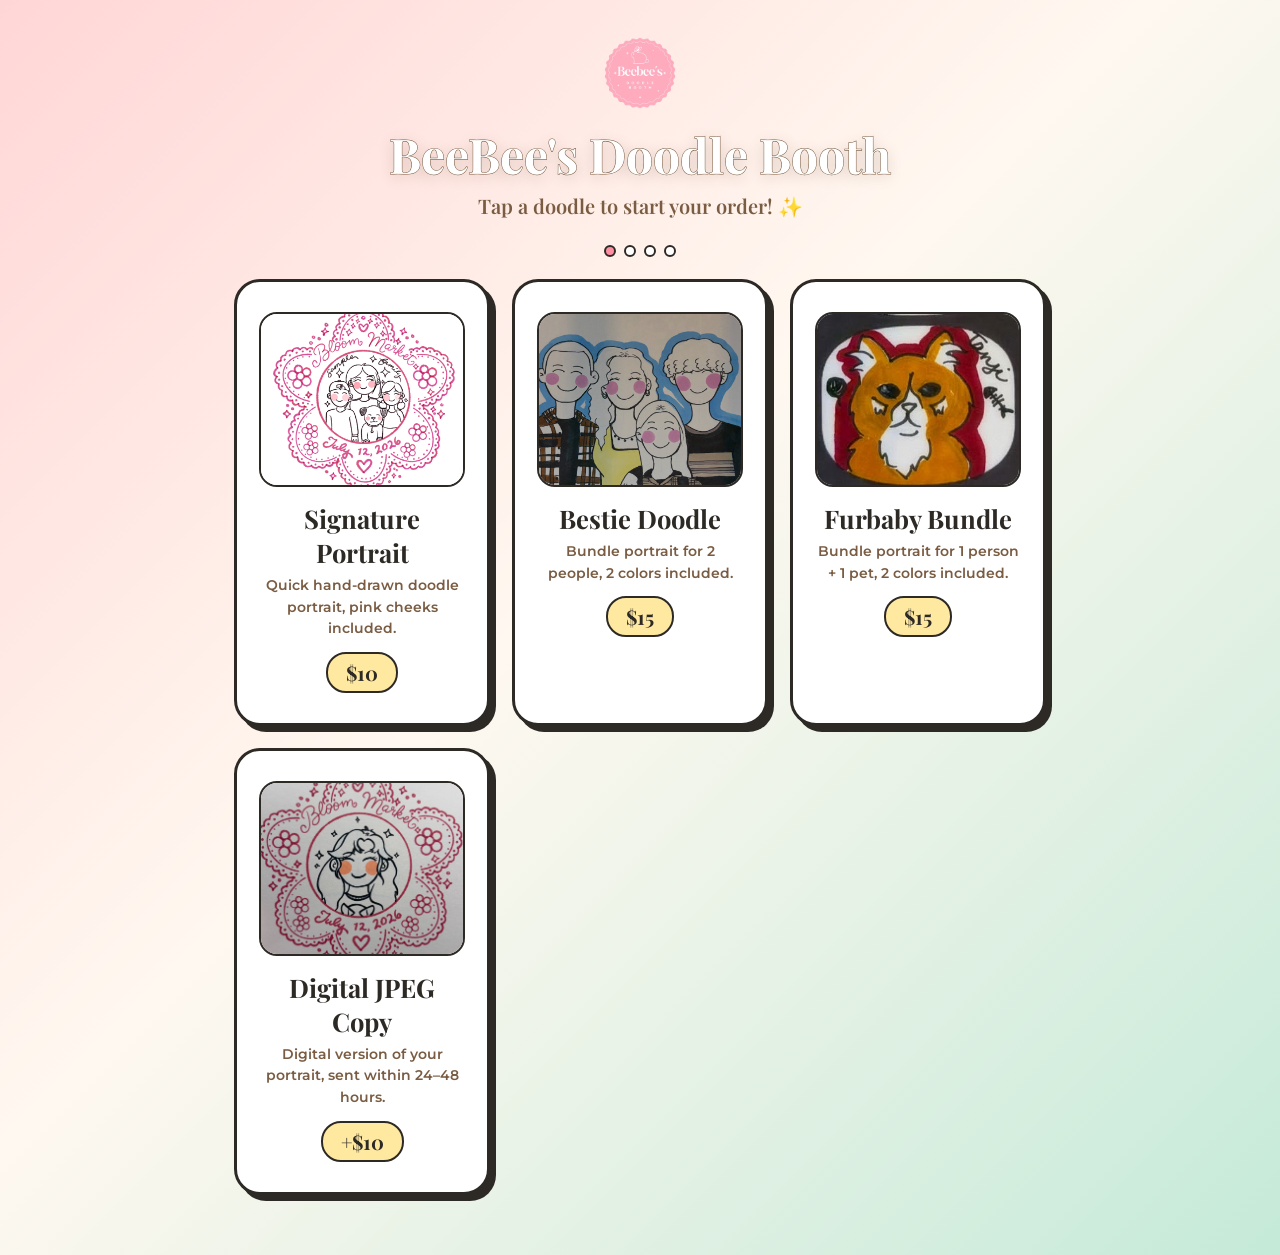
==== kiosk.html @ 7bcc83a6 "Add kiosk order page, Vercel config, and Google Sheets order backend Co-Authored-By: Claude Fable 5 " ====
<!DOCTYPE html>
<html lang="en">
<head>
<meta charset="UTF-8" />
<meta name="viewport" content="width=device-width, initial-scale=1.0" />
<title>Order Here — BeeBee's Doodle Booth</title>
<link rel="preconnect" href="https://fonts.googleapis.com">
<link rel="preconnect" href="https://fonts.gstatic.com" crossorigin>
<link href="https://fonts.googleapis.com/css2?family=Montserrat:wght@600&family=Playfair+Display:wght@700&display=swap" rel="stylesheet">
<style>
  :root {
    --cream: #FFF8F0;
    --blush: #FFD6D6;
    --mint: #C5EAD8;
    --lavender: #DDD0F5;
    --yellow: #FFE9A0;
    --peach: #FFB89A;
    --sky: #C2E4F7;
    --ink: #2D2A26;
    --brown: #7A5C42;
    --accent: #FF8FA3;
    --accent2: #A78BFA;
    --font-header: "Playfair Display", Georgia, "Times New Roman", serif;
    --font-text: "Montserrat", "Avenir Next", Avenir, "Helvetica Neue", Arial, sans-serif;
  }

  * { box-sizing: border-box; margin: 0; padding: 0; }

  body {
    font-family: var(--font-text);
    font-weight: 600;
    background: linear-gradient(135deg, var(--blush) 0%, var(--cream) 45%, var(--mint) 100%);
    color: var(--ink);
    min-height: 100vh;
    -webkit-user-select: none;
    user-select: none;
  }

  .kiosk-wrap {
    max-width: 860px;
    margin: 0 auto;
    padding: 28px 24px 60px;
    min-height: 100vh;
    display: flex;
    flex-direction: column;
  }

  .kiosk-head {
    text-align: center;
    margin-bottom: 26px;
  }
  .kiosk-logo {
    width: 90px;
    height: 90px;
    object-fit: contain;
  }
  .kiosk-title {
    font-family: var(--font-header);
    font-size: clamp(2rem, 5vw, 3rem);
    font-weight: 700;
    color: white;
    -webkit-text-stroke: 1px var(--brown);
    paint-order: stroke fill;
    text-shadow: 0 3px 14px rgba(122, 92, 66, 0.24);
  }
  .kiosk-sub {
    font-family: var(--font-header);
    font-size: 1.25rem;
    color: var(--brown);
    margin-top: 6px;
  }

  .screen { display: none; flex: 1; flex-direction: column; }
  .screen.active { display: flex; animation: fade-in 0.3s ease; }
  @keyframes fade-in { from { opacity: 0; transform: translateY(8px); } to { opacity: 1; transform: none; } }

  .big-grid {
    display: grid;
    grid-template-columns: repeat(auto-fit, minmax(240px, 1fr));
    gap: 22px;
  }
  .big-card {
    background: white;
    border: 3px solid var(--ink);
    border-radius: 26px;
    box-shadow: 6px 6px 0 var(--ink);
    padding: 30px 22px;
    text-align: center;
    cursor: pointer;
    transition: transform 0.15s, box-shadow 0.15s;
  }
  .big-card:active { transform: translate(3px, 3px); box-shadow: 3px 3px 0 var(--ink); }
  .big-card .emoji { font-size: 3.6rem; display: block; margin-bottom: 12px; }
  .big-card .art {
    width: 100%;
    height: 175px;
    object-fit: cover;
    object-position: center;
    border: 2.5px solid var(--ink);
    border-radius: 18px;
    display: block;
    margin-bottom: 14px;
    background: var(--cream);
  }
  .big-card .name { font-family: var(--font-header); font-size: 1.6rem; font-weight: 700; margin-bottom: 6px; }
  .big-card .desc { font-size: 0.9rem; color: var(--brown); line-height: 1.5; margin-bottom: 12px; }
  .big-card .price {
    display: inline-block;
    background: var(--yellow);
    border: 2px solid var(--ink);
    border-radius: 20px;
    padding: 5px 18px;
    font-family: var(--font-header);
    font-size: 1.25rem;
    font-weight: 700;
  }

  .panel {
    background: white;
    border: 3px solid var(--ink);
    border-radius: 26px;
    box-shadow: 6px 6px 0 var(--ink);
    padding: 30px 26px;
  }
  .panel h2 {
    font-family: var(--font-header);
    font-size: 1.9rem;
    margin-bottom: 20px;
  }
  .opt-label {
    font-family: var(--font-header);
    font-size: 1.25rem;
    font-weight: 700;
    display: block;
    margin: 18px 0 10px;
  }
  .kiosk-select, .kiosk-field {
    width: 100%;
    padding: 16px 18px;
    border: 3px solid var(--ink);
    border-radius: 16px;
    font-family: var(--font-text);
    font-size: 1.15rem;
    font-weight: 600;
    background: var(--cream);
  }
  textarea.kiosk-field { min-height: 110px; resize: none; }
  .kiosk-field { margin-bottom: 16px; }

  .btn-row { display: flex; gap: 14px; margin-top: 26px; flex-wrap: wrap; }
  .kiosk-btn {
    flex: 1;
    min-width: 180px;
    padding: 20px 26px;
    border-radius: 60px;
    font-family: var(--font-header);
    font-size: 1.45rem;
    font-weight: 700;
    cursor: pointer;
    border: 3px solid var(--ink);
    box-shadow: 5px 5px 0 var(--ink);
    transition: transform 0.15s, box-shadow 0.15s;
  }
  .kiosk-btn:active { transform: translate(3px, 3px); box-shadow: 2px 2px 0 var(--ink); }
  .kiosk-btn.primary { background: var(--accent); color: white; }
  .kiosk-btn.secondary { background: white; color: var(--ink); }
  .kiosk-btn:disabled { opacity: 0.55; }

  .order-list { margin-bottom: 8px; }
  .order-line {
    display: flex;
    justify-content: space-between;
    align-items: flex-start;
    gap: 14px;
    border-bottom: 2px dashed var(--lavender);
    padding: 12px 0;
  }
  .order-line .what { font-size: 1.05rem; line-height: 1.5; }
  .order-line .opts { font-size: 0.85rem; color: var(--brown); line-height: 1.5; }
  .order-line .amt { font-family: var(--font-header); font-size: 1.2rem; white-space: nowrap; }
  .order-line .drop {
    border: 0;
    background: transparent;
    color: var(--brown);
    font-size: 0.85rem;
    text-decoration: underline;
    cursor: pointer;
  }
  .order-total {
    display: flex;
    justify-content: space-between;
    font-family: var(--font-header);
    font-size: 1.7rem;
    font-weight: 700;
    padding-top: 14px;
  }

  .success-center { text-align: center; padding: 30px 10px; }
  .success-center .emoji { font-size: 4.5rem; display: block; margin-bottom: 12px; }
  .success-center h2 { font-family: var(--font-header); font-size: 2.3rem; margin-bottom: 18px; }
  .order-num {
    font-family: var(--font-header);
    font-size: 3.4rem;
    font-weight: 700;
    background: var(--yellow);
    border: 3px solid var(--ink);
    border-radius: 22px;
    box-shadow: 6px 6px 0 var(--ink);
    display: inline-block;
    padding: 14px 38px;
    margin-bottom: 22px;
    letter-spacing: 0.06em;
  }
  .success-center p { font-size: 1.1rem; color: var(--brown); line-height: 1.7; margin-bottom: 10px; }
  .reset-note { font-size: 0.9rem; color: var(--brown); opacity: 0.8; margin-top: 18px; }

  .step-dots { display: flex; gap: 8px; justify-content: center; margin-bottom: 22px; }
  .step-dot {
    width: 12px; height: 12px; border-radius: 50%;
    border: 2px solid var(--ink);
    background: white;
  }
  .step-dot.on { background: var(--accent); }
</style>
</head>
<body>

<div class="kiosk-wrap">
  <header class="kiosk-head">
    <img src="assets/beebee-logo.png" alt="BeeBee's Doodle Booth" class="kiosk-logo">
    <div class="kiosk-title">BeeBee's Doodle Booth</div>
    <div class="kiosk-sub" id="kioskSub">Tap a doodle to start your order! ✨</div>
  </header>

  <div class="step-dots" id="stepDots" aria-hidden="true">
    <span class="step-dot on"></span><span class="step-dot"></span><span class="step-dot"></span><span class="step-dot"></span>
  </div>

  <!-- Step 1: pick item -->
  <section class="screen active" id="screen-pick">
    <div class="big-grid" id="pickGrid"></div>
  </section>

  <!-- Step 2: options -->
  <section class="screen" id="screen-options">
    <div class="panel">
      <h2 id="optTitle">Options</h2>
      <div id="optFields"></div>
      <div class="btn-row">
        <button class="kiosk-btn secondary" onclick="goTo('pick')">← Back</button>
        <button class="kiosk-btn primary" onclick="addItem()">Add to Order 🛒</button>
      </div>
    </div>
  </section>

  <!-- Step 3: your info -->
  <section class="screen" id="screen-info">
    <div class="panel">
      <h2>Almost done! Who's this for?</h2>
      <div class="order-list" id="miniOrderList"></div>
      <div class="order-total"><span>Total</span><span id="miniTotal">$0</span></div>
      <span class="opt-label">Your name</span>
      <input class="kiosk-field" id="kName" type="text" autocomplete="off">
      <span class="opt-label">Phone or email (for pickup updates)</span>
      <input class="kiosk-field" id="kContact" type="text" autocomplete="off">
      <span class="opt-label">Notes — pet name, colors, details</span>
      <textarea class="kiosk-field" id="kNotes"></textarea>
      <div class="btn-row">
        <button class="kiosk-btn secondary" onclick="goTo('pick'); setSub('Add another doodle, or tap your order below ✨')">＋ Add Another</button>
        <button class="kiosk-btn primary" id="submitBtn" onclick="submitKioskOrder()">Place Order 🎨</button>
      </div>
    </div>
  </section>

  <!-- Step 4: success -->
  <section class="screen" id="screen-done">
    <div class="panel success-center">
      <span class="emoji">🎉</span>
      <h2>You're in the queue!</h2>
      <div class="order-num" id="kioskOrderNum">BB-0000</div>
      <p><strong>Show this number to BeeBee</strong> — she'll call it when your doodle is ready.</p>
      <p>🐾 Portrait orders: show or send your photo to <strong>beebeesdoodlebooth@gmail.com</strong></p>
      <div class="btn-row">
        <button class="kiosk-btn primary" onclick="resetKiosk()">Done — Next Customer 🐝</button>
      </div>
      <div class="reset-note" id="resetNote"></div>
    </div>
  </section>
</div>

<script>
// Google Apps Script web app URL — same endpoint as the main site.
const ORDER_ENDPOINT = '';

const products = [
  {
    id: 1,
    name: "Signature Portrait",
    price: "$10",
    desc: "Quick hand-drawn doodle portrait, pink cheeks included.",
    emoji: "🐶",
    img: "assets/SignaturePortraitCustom.JPG",
    options: [
      { label: "Frame Design", choices: ["Classic", "Bow", "Stars", "Wavy", "Floral"] },
      { label: "Extra Person", choices: ["No extra person", "Add 1 extra person +$5"] },
      { label: "Pet", choices: ["No pet add-on", "Add 1 pet +$5"] },
      { label: "Additional Color", choices: ["No additional color", "Pink +$3", "Red +$3", "Orange +$3", "Yellow +$3", "Green +$3", "Blue +$3", "Purple +$3"] },
      { label: "Digital Copy", choices: ["No digital copy", "Add digital JPEG copy +$10"] },
    ]
  },
  {
    id: 5,
    name: "Bestie Doodle",
    price: "$15",
    desc: "Bundle portrait for 2 people, 2 colors included.",
    emoji: "👯",
    img: "assets/PortraitRef1.jpeg",
    options: [
      { label: "Frame Design", choices: ["Classic", "Bow", "Stars", "Wavy", "Floral"] },
      { label: "Digital Copy", choices: ["No digital copy", "Add digital JPEG copy +$10"] },
    ]
  },
  {
    id: 6,
    name: "Furbaby Bundle",
    price: "$15",
    desc: "Bundle portrait for 1 person + 1 pet, 2 colors included.",
    emoji: "🐾",
    img: "assets/PetRef1.jpeg",
    options: [
      { label: "Frame Design", choices: ["Classic", "Bow", "Stars", "Wavy", "Floral"] },
      { label: "Digital Copy", choices: ["No digital copy", "Add digital JPEG copy +$10"] },
    ]
  },
  {
    id: 7,
    name: "Digital JPEG Copy",
    price: "+$10",
    desc: "Digital version of your portrait, sent within 24–48 hours.",
    emoji: "📱",
    img: "assets/DigitalJpegCopyRef.jpg",
    options: [
      { label: "Delivery", choices: ["Text message", "Email"] },
      { label: "Add to", choices: ["Signature Portrait", "Bestie Doodle", "Furbaby Bundle"] },
    ]
  }
];

let currentProduct = null;
let order = [];

function parsePrice(v) { const m = String(v).match(/\$([0-9]+)/); return m ? Number(m[1]) : 0; }
function addonPrice(v) { const m = String(v).match(/\+\$([0-9]+)/); return m ? Number(m[1]) : 0; }

// Step 1: product grid
const pickGrid = document.getElementById('pickGrid');
products.forEach(p => {
  const card = document.createElement('div');
  card.className = 'big-card';
  card.innerHTML = `${p.img ? `<img src="${p.img}" alt="${p.name} example" class="art">` : `<span class="emoji">${p.emoji}</span>`}<div class="name">${p.name}</div><div class="desc">${p.desc}</div><span class="price">${p.price}</span>`;
  card.onclick = () => openOptions(p.id);
  pickGrid.appendChild(card);
});

function setSub(text) { document.getElementById('kioskSub').textContent = text; }

const SCREENS = ['pick', 'options', 'info', 'done'];
function goTo(name) {
  document.querySelectorAll('.screen').forEach(s => s.classList.remove('active'));
  document.getElementById('screen-' + name).classList.add('active');
  document.querySelectorAll('.step-dot').forEach((d, i) => d.classList.toggle('on', i <= SCREENS.indexOf(name)));
  window.scrollTo({ top: 0 });
}

function openOptions(id) {
  currentProduct = products.find(p => p.id === id);
  document.getElementById('optTitle').textContent = `${currentProduct.emoji} ${currentProduct.name} — ${currentProduct.price}`;
  document.getElementById('optFields').innerHTML = currentProduct.options.map(opt => `
    <span class="opt-label">${opt.label}</span>
    <select class="kiosk-select" data-label="${opt.label}">
      ${opt.choices.map(c => `<option>${c}</option>`).join('')}
    </select>
  `).join('');
  setSub('Pick your options 🎨');
  goTo('options');
}

function addItem() {
  const selections = Array.from(document.querySelectorAll('#optFields .kiosk-select'))
    .map(s => ({ label: s.dataset.label, value: s.value }));
  const total = parsePrice(currentProduct.price) + selections.reduce((sum, s) => sum + addonPrice(s.value), 0);
  order.push({ id: Date.now(), name: currentProduct.name, emoji: currentProduct.emoji, selections, total });
  renderMiniOrder();
  setSub("Almost there — just need your name! 💌");
  goTo('info');
}

function dropItem(id) {
  order = order.filter(item => item.id !== id);
  if (!order.length) { goTo('pick'); setSub('Tap a doodle to start your order! ✨'); }
  renderMiniOrder();
}

function renderMiniOrder() {
  const list = document.getElementById('miniOrderList');
  list.innerHTML = order.map(item => `
    <div class="order-line">
      <div>
        <div class="what">${item.emoji} <strong>${item.name}</strong> <button class="drop" onclick="dropItem(${item.id})">remove</button></div>
        <div class="opts">${item.selections.filter(s => s.value && !/^No /.test(s.value)).map(s => `${s.label}: ${s.value}`).join(' · ')}</div>
      </div>
      <div class="amt">$${item.total}</div>
    </div>
  `).join('');
  document.getElementById('miniTotal').textContent = '$' + order.reduce((sum, item) => sum + item.total, 0);
}

async function submitKioskOrder() {
  const name = document.getElementById('kName').value.trim();
  const contact = document.getElementById('kContact').value.trim();
  const notes = document.getElementById('kNotes').value.trim();
  if (!order.length) { goTo('pick'); return; }
  if (!name || !contact) { setSub('Please add a name and phone/email so we can find you! 💌'); return; }
  if (!ORDER_ENDPOINT) { setSub('Kiosk is not connected to the order sheet yet — ask BeeBee 🐝'); return; }

  const btn = document.getElementById('submitBtn');
  btn.disabled = true;
  btn.textContent = 'Sending… 🐝';
  try {
    const res = await fetch(ORDER_ENDPOINT, {
      method: 'POST',
      headers: { 'Content-Type': 'text/plain;charset=utf-8' },
      body: JSON.stringify({
        source: 'kiosk',
        name,
        contact,
        pickupEvent: 'At the booth (today)',
        notes,
        total: order.reduce((sum, item) => sum + item.total, 0),
        items: order.map(item => ({ name: item.name, price: item.total, options: item.selections }))
      })
    });
    const data = await res.json();
    if (!data.ok) throw new Error(data.error || 'Order failed');
    document.getElementById('kioskOrderNum').textContent = data.orderNumber;
    setSub('Order placed! 🎉');
    goTo('done');
    startResetCountdown();
  } catch (err) {
    setSub("Hmm, that didn't send — check the wifi and tap Place Order again 🙏");
  } finally {
    btn.disabled = false;
    btn.textContent = 'Place Order 🎨';
  }
}

// Success screen auto-resets so the kiosk is ready for the next customer.
let resetTimer = null;
let countdownTimer = null;
function startResetCountdown() {
  let left = 45;
  const note = document.getElementById('resetNote');
  note.textContent = `Starts a new order in ${left}s`;
  countdownTimer = setInterval(() => {
    left -= 1;
    note.textContent = `Starts a new order in ${left}s`;
  }, 1000);
  resetTimer = setTimeout(resetKiosk, 45000);
}

function resetKiosk() {
  clearTimeout(resetTimer);
  clearInterval(countdownTimer);
  order = [];
  currentProduct = null;
  ['kName', 'kContact', 'kNotes'].forEach(id => document.getElementById(id).value = '');
  renderMiniOrder();
  setSub('Tap a doodle to start your order! ✨');
  goTo('pick');
}

// Idle safety net: abandoned mid-orders clear after 3 minutes without a tap.
let idleTimer = null;
function bumpIdle() {
  clearTimeout(idleTimer);
  idleTimer = setTimeout(() => {
    if (!document.getElementById('screen-pick').classList.contains('active')) resetKiosk();
  }, 180000);
}
['click', 'touchstart', 'keydown'].forEach(evt => document.addEventListener(evt, bumpIdle, { passive: true }));
bumpIdle();
</script>

</body>
</html>
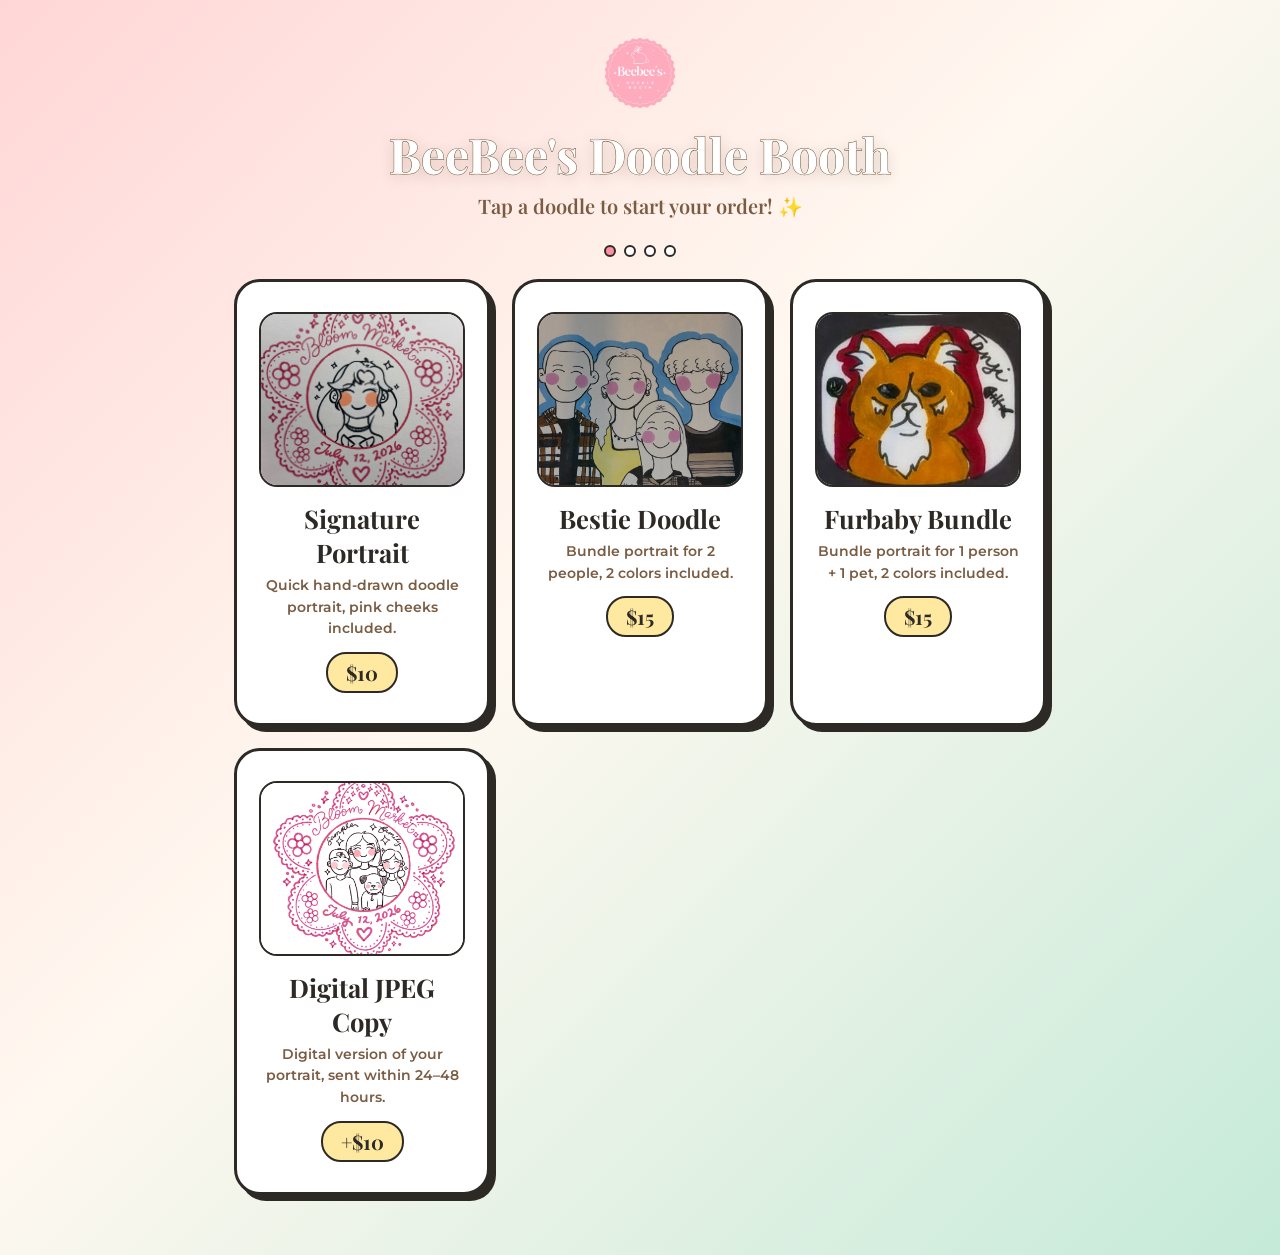
==== commit ecedb182: "Swap Signature Portrait and Digital JPEG Copy artwork Co-Authored-By: Claude Fable 5 <noreply@anthro" ====
--- a/kiosk.html
+++ b/kiosk.html
@@ -299,7 +299,7 @@
     price: "$10",
     desc: "Quick hand-drawn doodle portrait, pink cheeks included.",
     emoji: "🐶",
-    img: "assets/SignaturePortraitCustom.JPG",
+    img: "assets/SignaturePortrait.jpg",
     options: [
       { label: "Frame Design", choices: ["Classic", "Bow", "Stars", "Wavy", "Floral"] },
       { label: "Extra Person", choices: ["No extra person", "Add 1 extra person +$5"] },
@@ -338,7 +338,7 @@
     price: "+$10",
     desc: "Digital version of your portrait, sent within 24–48 hours.",
     emoji: "📱",
-    img: "assets/DigitalJpegCopyRef.jpg",
+    img: "assets/DigitalJPEG.JPG",
     options: [
       { label: "Delivery", choices: ["Text message", "Email"] },
       { label: "Add to", choices: ["Signature Portrait", "Bestie Doodle", "Furbaby Bundle"] },
